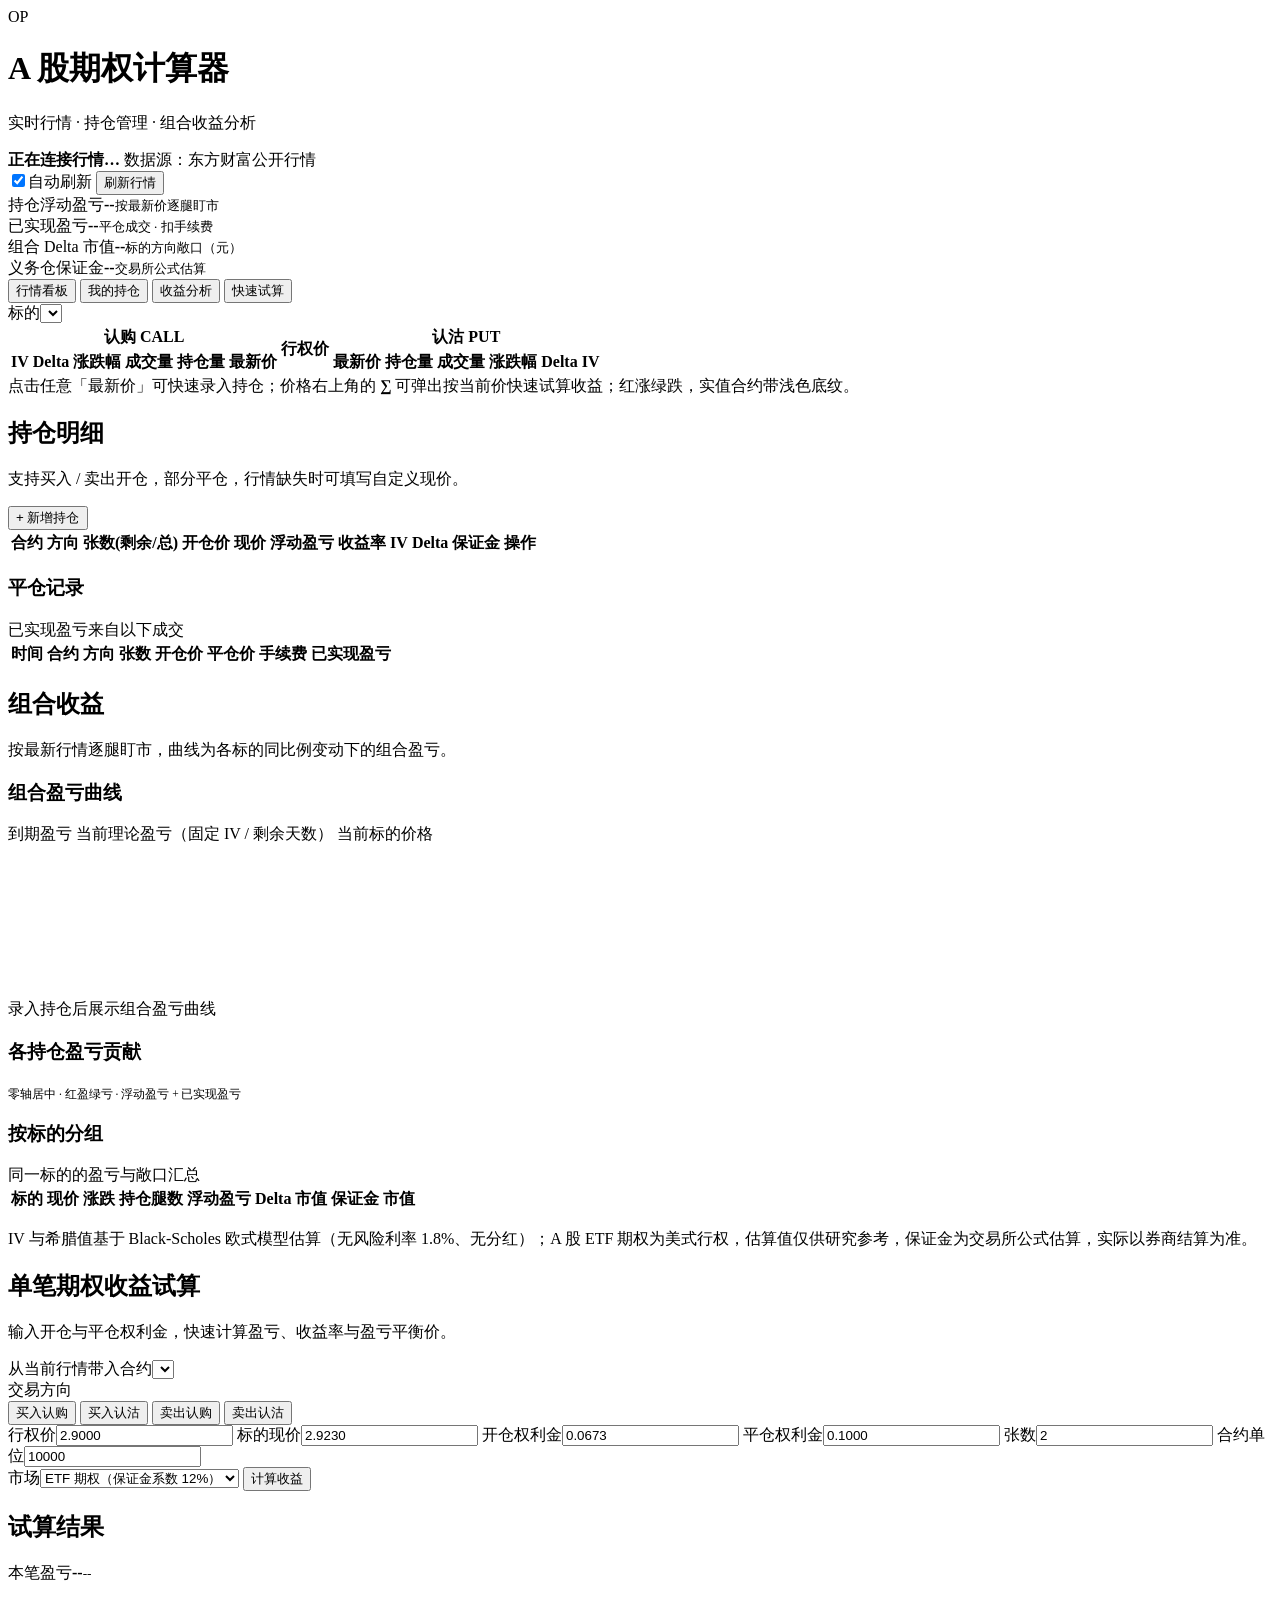
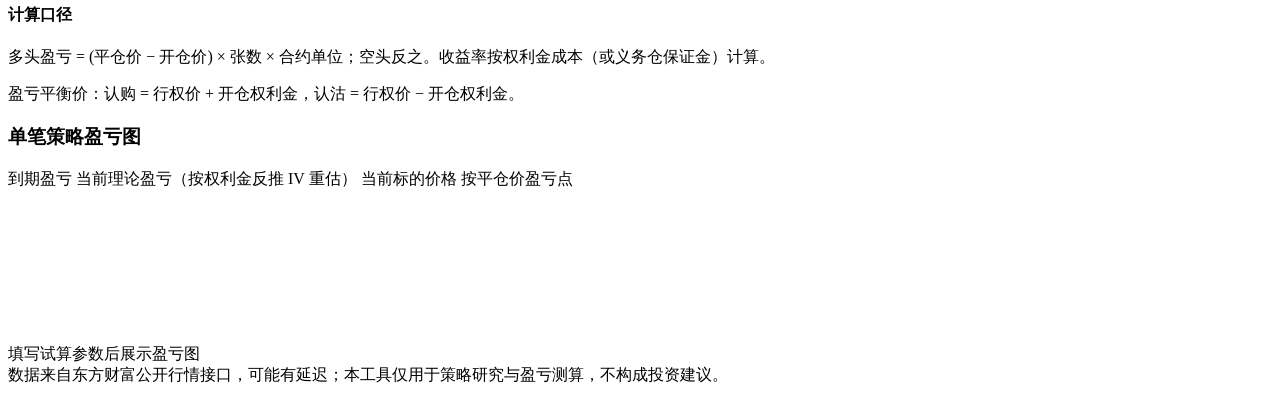
==== web/index.html @ 0df27623 "feat: 新增 A 股期权计算器（行情拉取、BS 定价与希腊值、持仓盈亏与保证金估算、本地 Web 服务）" ====
<!DOCTYPE html>
<html lang="zh-CN">
<head>
<meta charset="UTF-8">
<meta name="viewport" content="width=device-width, initial-scale=1.0">
<title>A 股期权计算器 · 实时行情 / 持仓 / 收益</title>
<link rel="stylesheet" href="/style.css">
</head>
<body>
<div class="app">
  <header class="topbar">
    <div class="brand">
      <div class="brand-mark">OP</div>
      <div>
        <h1>A 股期权计算器</h1>
        <p>实时行情 · 持仓管理 · 组合收益分析</p>
      </div>
    </div>
    <div class="market-status">
      <span class="dot" id="statusDot"></span>
      <div class="status-text">
        <strong id="statusLabel">正在连接行情…</strong>
        <span id="statusDetail">数据源：东方财富公开行情</span>
      </div>
    </div>
    <div class="top-actions">
      <label class="switch"><input type="checkbox" id="autoRefresh" checked><span>自动刷新</span></label>
      <button class="btn btn-ghost" id="refreshBtn" type="button">刷新行情</button>
    </div>
  </header>

  <section class="summary-strip" id="summaryStrip">
    <div class="stat-card"><span>持仓浮动盈亏</span><strong id="sUnrealized">--</strong><small>按最新价逐腿盯市</small></div>
    <div class="stat-card"><span>已实现盈亏</span><strong id="sRealized">--</strong><small>平仓成交 · 扣手续费</small></div>
    <div class="stat-card"><span>组合 Delta 市值</span><strong id="sDelta">--</strong><small>标的方向敞口（元）</small></div>
    <div class="stat-card"><span>义务仓保证金</span><strong id="sMargin">--</strong><small>交易所公式估算</small></div>
  </section>

  <nav class="tabs" id="tabs">
    <button class="tab active" data-tab="market" type="button">行情看板</button>
    <button class="tab" data-tab="positions" type="button">我的持仓</button>
    <button class="tab" data-tab="analysis" type="button">收益分析</button>
    <button class="tab" data-tab="calc" type="button">快速试算</button>
  </nav>

  <main>
    <!-- 行情看板 -->
    <section class="panel active" id="tab-market">
      <div class="panel-head">
        <div class="filters">
          <label class="field"><span>标的</span><select id="underlyingSelect"></select></label>
          <div class="expiry-group" id="expiryGroup"></div>
        </div>
        <div class="quote-stats" id="quoteStats"></div>
      </div>
      <div class="notice" id="marketNotice" hidden></div>
      <div class="table-scroll">
        <table class="quote-table" id="quoteTable">
          <thead>
            <tr class="group-head">
              <th colspan="6" class="call-side">认购 CALL</th>
              <th rowspan="2" class="strike-col">行权价</th>
              <th colspan="6" class="put-side">认沽 PUT</th>
            </tr>
            <tr class="col-head">
              <th>IV</th><th>Delta</th><th>涨跌幅</th><th>成交量</th><th>持仓量</th><th>最新价</th>
              <th>最新价</th><th>持仓量</th><th>成交量</th><th>涨跌幅</th><th>Delta</th><th>IV</th>
            </tr>
          </thead>
          <tbody id="quoteBody"></tbody>
        </table>
      </div>
      <div class="table-foot">
        <span>点击任意「最新价」可快速录入持仓；价格右上角的 <b>∑</b> 可弹出按当前价快速试算收益；红涨绿跌，实值合约带浅色底纹。</span>
        <span id="quoteUpdated"></span>
      </div>
    </section>

    <!-- 持仓管理 -->
    <section class="panel" id="tab-positions">
      <div class="panel-head">
        <div>
          <h2>持仓明细</h2>
          <p class="sub">支持买入 / 卖出开仓，部分平仓，行情缺失时可填写自定义现价。</p>
        </div>
        <button class="btn btn-primary" id="addPosBtn" type="button">+ 新增持仓</button>
      </div>
      <div class="table-scroll">
        <table class="data-table" id="positionTable">
          <thead><tr>
            <th>合约</th><th>方向</th><th>张数(剩余/总)</th><th>开仓价</th><th>现价</th>
            <th>浮动盈亏</th><th>收益率</th><th>IV</th><th>Delta</th><th>保证金</th><th>操作</th>
          </tr></thead>
          <tbody id="positionBody"></tbody>
        </table>
      </div>
      <div class="empty" id="positionEmpty" hidden>还没有持仓，点击右上角「新增持仓」开始记录。</div>
      <div class="section-title"><h3>平仓记录</h3><span>已实现盈亏来自以下成交</span></div>
      <div class="table-scroll compact">
        <table class="data-table">
          <thead><tr><th>时间</th><th>合约</th><th>方向</th><th>张数</th><th>开仓价</th><th>平仓价</th><th>手续费</th><th>已实现盈亏</th><th></th></tr></thead>
          <tbody id="closeBody"></tbody>
        </table>
      </div>
    </section>

    <!-- 收益分析 -->
    <section class="panel" id="tab-analysis">
      <div class="panel-head"><div><h2>组合收益</h2><p class="sub">按最新行情逐腿盯市，曲线为各标的同比例变动下的组合盈亏。</p></div></div>
      <div class="metric-grid" id="metricGrid"></div>
      <div class="chart-card">
        <div class="chart-head">
          <h3>组合盈亏曲线</h3>
          <div class="legend">
            <span><i class="line gold"></i>到期盈亏</span>
            <span><i class="line blue"></i>当前理论盈亏（固定 IV / 剩余天数）</span>
            <span><i class="line dash"></i>当前标的价格</span>
          </div>
        </div>
        <div class="chart-wrap" id="chartWrap">
          <canvas id="pnlChart"></canvas>
          <div class="chart-tip" id="chartTip" hidden></div>
          <div class="chart-empty" id="chartEmpty">录入持仓后展示组合盈亏曲线</div>
        </div>
        <div class="breakeven-row" id="breakevenRow"></div>
      </div>
      <div class="chart-card">
        <div class="chart-head">
          <h3>各持仓盈亏贡献</h3>
          <span class="muted" style="font-size:11.5px">零轴居中 · 红盈绿亏 · 浮动盈亏 + 已实现盈亏</span>
        </div>
        <div class="bar-chart" id="contribBars"></div>
      </div>
      <div class="section-title"><h3>按标的分组</h3><span>同一标的的盈亏与敞口汇总</span></div>
      <div class="table-scroll">
        <table class="data-table">
          <thead><tr><th>标的</th><th>现价</th><th>涨跌</th><th>持仓腿数</th><th>浮动盈亏</th><th>Delta 市值</th><th>保证金</th><th>市值</th></tr></thead>
          <tbody id="groupBody"></tbody>
        </table>
      </div>
      <p class="disclaimer-inline">IV 与希腊值基于 Black-Scholes 欧式模型估算（无风险利率 1.8%、无分红）；A 股 ETF 期权为美式行权，估算值仅供研究参考，保证金为交易所公式估算，实际以券商结算为准。</p>
    </section>

    <!-- 快速试算 -->
    <section class="panel" id="tab-calc">
      <div class="calc-layout">
        <div class="calc-form card">
          <h2>单笔期权收益试算</h2>
          <p class="sub">输入开仓与平仓权利金，快速计算盈亏、收益率与盈亏平衡价。</p>
          <label class="field"><span>从当前行情带入合约</span><select id="calcContract"></select></label>
          <div class="field"><span>交易方向</span>
            <div class="segment" id="calcDirection">
              <button class="active" data-dir="long" data-type="call" type="button">买入认购</button>
              <button data-dir="long" data-type="put" type="button">买入认沽</button>
              <button data-dir="short" data-type="call" type="button">卖出认购</button>
              <button data-dir="short" data-type="put" type="button">卖出认沽</button>
            </div>
          </div>
          <div class="form-grid">
            <label class="field"><span>行权价</span><input id="cStrike" type="number" step="0.0001" value="2.9000"></label>
            <label class="field"><span>标的现价</span><input id="cSpot" type="number" step="0.0001" value="2.9230"></label>
            <label class="field"><span>开仓权利金</span><input id="cOpen" type="number" step="0.0001" value="0.0673"></label>
            <label class="field"><span>平仓权利金</span><input id="cClose" type="number" step="0.0001" value="0.1000"></label>
            <label class="field"><span>张数</span><input id="cQty" type="number" step="1" value="2"></label>
            <label class="field"><span>合约单位</span><input id="cMult" type="number" step="1" value="10000"></label>
          </div>
          <label class="field"><span>市场</span><select id="cMarket"><option value="10">ETF 期权（保证金系数 12%）</option><option value="11">股指期权（保证金系数 15%）</option></select></label>
          <button class="btn btn-primary wide" id="calcBtn" type="button">计算收益</button>
        </div>
        <div class="calc-result card">
          <h2>试算结果</h2>
          <div class="result-hero"><span>本笔盈亏</span><strong id="rPnl">--</strong><small id="rRoi">--</small></div>
          <div class="result-list" id="resultList"></div>
          <div class="formula-note">
            <h4>计算口径</h4>
            <p>多头盈亏 = (平仓价 − 开仓价) × 张数 × 合约单位；空头反之。收益率按权利金成本（或义务仓保证金）计算。</p>
            <p>盈亏平衡价：认购 = 行权价 + 开仓权利金，认沽 = 行权价 − 开仓权利金。</p>
          </div>
        </div>
      </div>
      <div class="chart-card">
        <div class="chart-head">
          <h3>单笔策略盈亏图</h3>
          <div class="legend">
            <span><i class="line gold"></i>到期盈亏</span>
            <span><i class="line blue"></i>当前理论盈亏（按权利金反推 IV 重估）</span>
            <span><i class="line dash"></i>当前标的价格</span>
            <span><i class="dot-mark"></i>按平仓价盈亏点</span>
          </div>
        </div>
        <div class="chart-wrap" id="calcChartWrap">
          <canvas id="calcChart"></canvas>
          <div class="chart-tip" id="calcTip" hidden></div>
          <div class="chart-empty" id="calcChartEmpty">填写试算参数后展示盈亏图</div>
        </div>
        <div class="breakeven-row" id="calcKeyPoints"></div>
      </div>
    </section>
  </main>

  <footer class="footer">数据来自东方财富公开行情接口，可能有延迟；本工具仅用于策略研究与盈亏测算，不构成投资建议。</footer>
</div>

<div class="modal-backdrop" id="modal" hidden><div class="modal" id="modalBox"></div></div>
<div class="toast" id="toast" hidden></div>
<script src="/app.js"></script>
</body>
</html>
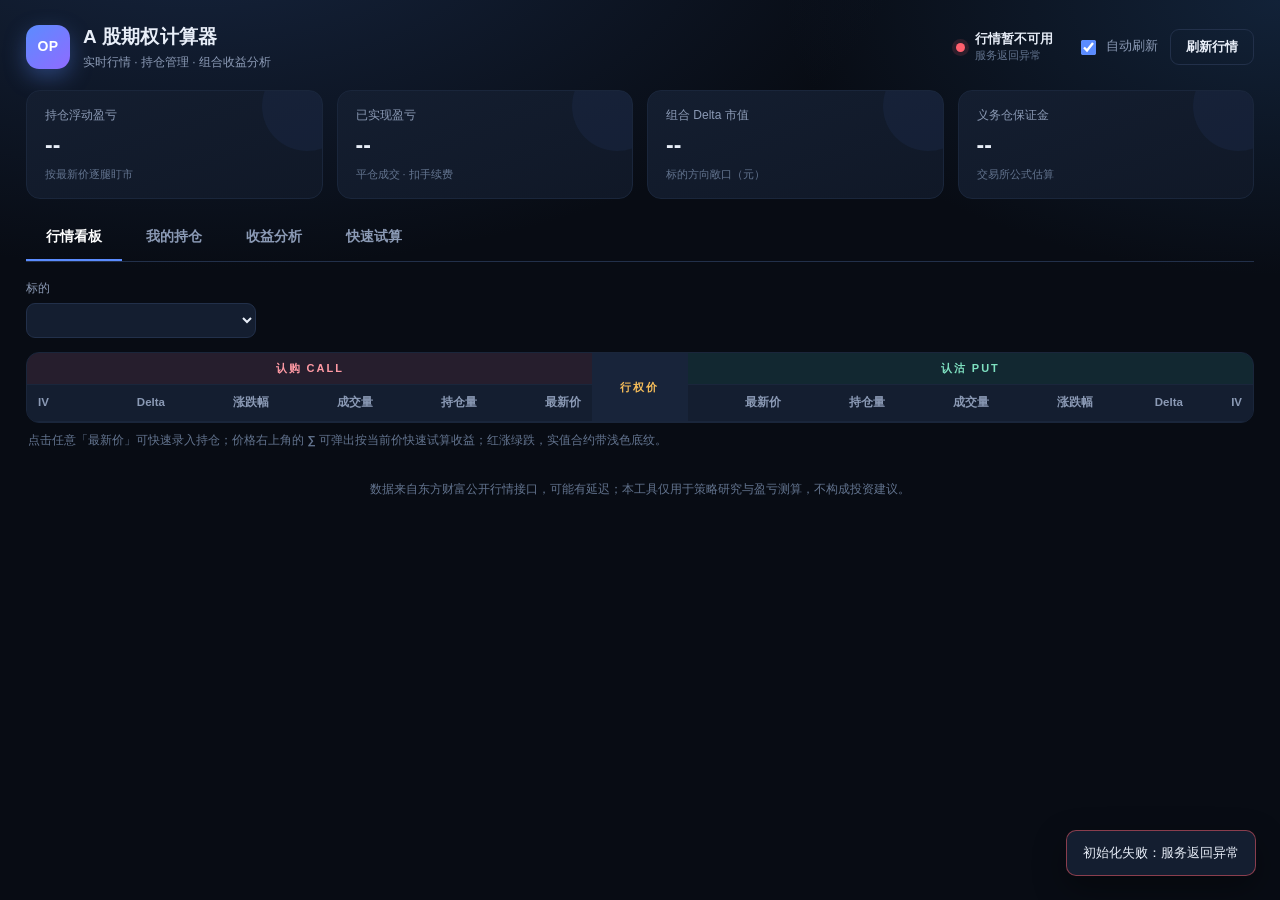
==== commit 0edb9e9c: "feat: 支持 GitHub Pages 部署与可配置 API 地址（新增 Pages 工作流、README 与相对路径静态资源）" ====
--- a/web/index.html
+++ b/web/index.html
@@ -4,7 +4,7 @@
 <meta charset="UTF-8">
 <meta name="viewport" content="width=device-width, initial-scale=1.0">
 <title>A 股期权计算器 · 实时行情 / 持仓 / 收益</title>
-<link rel="stylesheet" href="/style.css">
+<link rel="stylesheet" href="style.css">
 </head>
 <body>
 <div class="app">
@@ -203,6 +203,7 @@
 
 <div class="modal-backdrop" id="modal" hidden><div class="modal" id="modalBox"></div></div>
 <div class="toast" id="toast" hidden></div>
-<script src="/app.js"></script>
+<script>window.__API_BASE__ = window.__API_BASE__ || '';</script>
+<script src="app.js"></script>
 </body>
 </html>
--- a/web/style.css
+++ b/web/style.css
@@ -0,0 +1,281 @@
+:root {
+  --bg: #080c14;
+  --panel: #101827;
+  --panel-2: #141e30;
+  --panel-3: #18243a;
+  --border: #22304a;
+  --border-soft: #1a263b;
+  --text: #e8eef8;
+  --muted: #8b9ab5;
+  --dim: #63748f;
+  --up: #ff5f6d;
+  --down: #20c997;
+  --accent: #5b8cff;
+  --gold: #f5bd5a;
+  --call: rgba(255, 95, 109, .09);
+  --put: rgba(32, 201, 151, .09);
+  --shadow: 0 12px 32px rgba(0, 0, 0, .35);
+}
+
+* { box-sizing: border-box; }
+html, body { margin: 0; padding: 0; }
+body {
+  background: radial-gradient(1200px 600px at 15% -10%, #16253f 0%, transparent 60%),
+              radial-gradient(900px 500px at 100% 0%, #122238 0%, transparent 55%),
+              var(--bg);
+  color: var(--text);
+  font: 14px/1.55 -apple-system, BlinkMacSystemFont, "Segoe UI", "Microsoft YaHei", "PingFang SC", sans-serif;
+  min-height: 100vh;
+}
+h1, h2, h3, h4, p { margin: 0; }
+button, input, select { font-family: inherit; }
+button { cursor: pointer; }
+.num, table td, table th, .stat-card strong, .metric strong, .result-hero strong {
+  font-variant-numeric: tabular-nums;
+  font-feature-settings: "tnum";
+}
+.app { max-width: 1560px; margin: 0 auto; padding: 22px 26px 10px; }
+
+/* 顶部 */
+.topbar { display: flex; align-items: center; gap: 24px; flex-wrap: wrap; padding-bottom: 18px; }
+.brand { display: flex; align-items: center; gap: 13px; min-width: 270px; }
+.brand-mark {
+  width: 44px; height: 44px; border-radius: 13px; display: grid; place-items: center;
+  background: linear-gradient(140deg, #5b8cff, #8f6bff); color: #fff;
+  font-weight: 800; letter-spacing: .5px; box-shadow: 0 8px 22px rgba(91, 140, 255, .35);
+}
+.brand h1 { font-size: 19px; letter-spacing: .3px; }
+.brand p { color: var(--muted); font-size: 12px; margin-top: 2px; }
+.market-status { display: flex; align-items: center; gap: 10px; margin-left: auto; }
+.dot { width: 9px; height: 9px; border-radius: 50%; background: var(--down); box-shadow: 0 0 0 4px rgba(32,201,151,.14); }
+.dot.warn { background: var(--gold); box-shadow: 0 0 0 4px rgba(245,189,90,.14); }
+.dot.err { background: var(--up); box-shadow: 0 0 0 4px rgba(255,95,109,.14); }
+.status-text { display: flex; flex-direction: column; line-height: 1.4; }
+.status-text strong { font-size: 12.5px; font-weight: 600; }
+.status-text span { font-size: 11px; color: var(--dim); }
+.top-actions { display: flex; align-items: center; gap: 12px; }
+.switch { display: inline-flex; align-items: center; gap: 7px; color: var(--muted); font-size: 12.5px; white-space: nowrap; cursor: pointer; }
+.switch input { accent-color: var(--accent); width: 15px; height: 15px; }
+
+.btn {
+  border: 1px solid var(--border); background: var(--panel-2); color: var(--text);
+  padding: 8px 15px; border-radius: 9px; font-size: 13px; font-weight: 600;
+  transition: .18s ease; white-space: nowrap;
+}
+.btn:hover { border-color: var(--accent); background: var(--panel-3); }
+.btn-primary { background: linear-gradient(135deg, #4c82ff, #6a65f5); border-color: transparent; color: #fff; box-shadow: 0 6px 18px rgba(76,130,255,.28); }
+.btn-primary:hover { filter: brightness(1.1); }
+.btn-ghost { background: transparent; }
+.btn.wide { width: 100%; margin-top: 6px; padding: 11px; }
+.btn-sm { padding: 4px 9px; font-size: 12px; border-radius: 7px; }
+.btn-danger { color: var(--up); }
+.btn:disabled { opacity: .55; cursor: not-allowed; }
+
+/* 汇总条 */
+.summary-strip { display: grid; grid-template-columns: repeat(4, 1fr); gap: 14px; margin-bottom: 18px; }
+.stat-card {
+  background: linear-gradient(160deg, var(--panel-2), var(--panel));
+  border: 1px solid var(--border-soft); border-radius: 14px; padding: 15px 18px;
+  display: flex; flex-direction: column; gap: 3px; position: relative; overflow: hidden;
+}
+.stat-card::after { content: ""; position: absolute; right: -30px; top: -30px; width: 90px; height: 90px; border-radius: 50%; background: rgba(91,140,255,.06); }
+.stat-card span { color: var(--muted); font-size: 12px; }
+.stat-card strong { font-size: 23px; font-weight: 700; letter-spacing: .2px; }
+.stat-card small { color: var(--dim); font-size: 11px; }
+.up { color: var(--up) !important; }
+.down { color: var(--down) !important; }
+.flat { color: var(--text) !important; }
+
+/* Tabs */
+.tabs { display: flex; gap: 4px; border-bottom: 1px solid var(--border); margin-bottom: 18px; }
+.tab {
+  border: 0; background: transparent; color: var(--muted); padding: 11px 20px 13px;
+  font-size: 14px; font-weight: 600; border-bottom: 2px solid transparent; transition: .18s;
+}
+.tab:hover { color: var(--text); }
+.tab.active { color: #fff; border-bottom-color: var(--accent); }
+.panel { display: none; animation: fade .22s ease; }
+.panel.active { display: block; }
+@keyframes fade { from { opacity: .4; transform: translateY(4px); } to { opacity: 1; transform: none; } }
+
+.panel-head { display: flex; justify-content: space-between; align-items: flex-end; gap: 16px; margin-bottom: 14px; flex-wrap: wrap; }
+.panel-head h2 { font-size: 17px; }
+.sub { color: var(--muted); font-size: 12px; margin-top: 3px; }
+.filters { display: flex; align-items: flex-end; gap: 14px; flex-wrap: wrap; }
+.field { display: flex; flex-direction: column; gap: 5px; min-width: 130px; }
+.field > span { color: var(--muted); font-size: 11.5px; }
+select, input[type="number"], input[type="text"], input[type="date"], textarea {
+  background: var(--panel-2); border: 1px solid var(--border); color: var(--text);
+  border-radius: 9px; padding: 8px 10px; font-size: 13px; outline: none; width: 100%;
+}
+select:focus, input:focus, textarea:focus { border-color: var(--accent); box-shadow: 0 0 0 3px rgba(91,140,255,.12); }
+#underlyingSelect { min-width: 230px; }
+.expiry-group { display: flex; gap: 6px; flex-wrap: wrap; }
+.chip {
+  border: 1px solid var(--border); background: var(--panel-2); color: var(--muted);
+  padding: 7px 13px; border-radius: 8px; font-size: 12.5px; white-space: nowrap;
+}
+.chip:hover { color: var(--text); border-color: var(--accent); }
+.chip.active { background: rgba(91,140,255,.18); border-color: var(--accent); color: #dbe7ff; }
+.chip em { font-style: normal; color: var(--dim); margin-left: 5px; font-size: 11px; }
+.quote-stats { display: flex; gap: 20px; flex-wrap: wrap; }
+.qstat { display: flex; flex-direction: column; }
+.qstat span { color: var(--dim); font-size: 11px; }
+.qstat strong { font-size: 16px; }
+.notice { background: rgba(245,189,90,.1); border: 1px solid rgba(245,189,90,.25); color: #f4d79c; padding: 9px 13px; border-radius: 9px; font-size: 12.5px; margin-bottom: 12px; }
+
+/* 表格 */
+.table-scroll { overflow: auto; border: 1px solid var(--border-soft); border-radius: 13px; background: var(--panel); max-height: 66vh; }
+.table-scroll.compact { max-height: 260px; }
+table { border-collapse: separate; border-spacing: 0; width: 100%; font-size: 12.5px; }
+th, td { padding: 9px 11px; text-align: right; white-space: nowrap; border-bottom: 1px solid var(--border-soft); }
+thead th { position: sticky; top: 0; z-index: 3; background: var(--panel-2); color: var(--muted); font-weight: 600; font-size: 11.5px; }
+thead tr.group-head th { top: 0; z-index: 4; }
+thead tr.col-head th { top: 33px; z-index: 3; }
+tbody tr:last-child td { border-bottom: 0; }
+tbody tr:hover td { background: rgba(91,140,255,.055); }
+td:first-child, th:first-child { text-align: left; }
+.quote-table { min-width: 1150px; }
+.quote-table .group-head th { text-align: center; letter-spacing: 2px; font-size: 11px; padding: 7px; }
+.quote-table .call-side { color: #ff9aa4; background: rgba(255,95,109,.09); }
+.quote-table .put-side { color: #7ee0c0; background: rgba(32,201,151,.09); }
+.quote-table .strike-col { background: var(--panel-3); text-align: center; color: var(--gold); font-size: 13px; font-weight: 700; letter-spacing: 1px; }
+.quote-table td { padding: 8px 10px; }
+.quote-table td.strike-cell { background: var(--panel-3); text-align: center; font-weight: 700; color: var(--text); font-size: 13.5px; }
+.quote-table td.strike-cell.atm { color: var(--gold); }
+.quote-table td.strike-cell small { display: block; font-size: 10px; color: var(--dim); font-weight: 400; }
+.quote-table td.itm-call { background: var(--call); }
+.quote-table td.itm-put { background: var(--put); }
+.price-cell { font-size: 13.5px; font-weight: 700; cursor: pointer; }
+.price-cell:hover { text-decoration: underline; text-decoration-color: var(--accent); text-underline-offset: 3px; }
+.muted { color: var(--muted); }
+.dim { color: var(--dim); }
+.tag { display: inline-block; padding: 2px 7px; border-radius: 6px; font-size: 11px; font-weight: 600; }
+.tag.long { background: rgba(255,95,109,.14); color: #ff9aa4; }
+.tag.short { background: rgba(32,201,151,.14); color: #7ee0c0; }
+.tag.call { background: rgba(91,140,255,.15); color: #a9c4ff; }
+.tag.put { background: rgba(245,189,90,.14); color: #f4d79c; }
+.tag.warn { background: rgba(245,189,90,.14); color: #f4d79c; }
+.name-cell { font-weight: 600; color: var(--text); }
+.name-cell small { display: block; color: var(--dim); font-size: 11px; font-weight: 400; }
+.actions { display: flex; gap: 5px; justify-content: flex-end; }
+.table-foot { display: flex; justify-content: space-between; gap: 12px; color: var(--dim); font-size: 11.5px; padding: 9px 2px; flex-wrap: wrap; }
+.empty { text-align: center; color: var(--muted); padding: 34px; border: 1px dashed var(--border); border-radius: 12px; margin-top: 12px; }
+.section-title { display: flex; align-items: baseline; gap: 12px; margin: 24px 0 10px; }
+.section-title h3 { font-size: 14.5px; }
+.section-title span { color: var(--dim); font-size: 11.5px; }
+
+/* 分析 */
+.metric-grid { display: grid; grid-template-columns: repeat(4, 1fr); gap: 12px; }
+.metric { background: var(--panel); border: 1px solid var(--border-soft); border-radius: 12px; padding: 13px 15px; }
+.metric span { color: var(--muted); font-size: 11.5px; display: block; }
+.metric strong { font-size: 18px; display: block; margin-top: 3px; }
+.metric small { color: var(--dim); font-size: 10.5px; }
+.chart-card { background: var(--panel); border: 1px solid var(--border-soft); border-radius: 14px; padding: 16px 18px; margin-top: 16px; }
+.chart-head { display: flex; justify-content: space-between; align-items: center; gap: 12px; flex-wrap: wrap; }
+.chart-head h3 { font-size: 14.5px; }
+.legend { display: flex; gap: 16px; flex-wrap: wrap; color: var(--muted); font-size: 11.5px; }
+.legend span { display: inline-flex; align-items: center; gap: 6px; }
+.legend i.line { width: 16px; height: 3px; border-radius: 2px; display: inline-block; }
+.legend i.gold { background: var(--gold); }
+.legend i.blue { background: var(--accent); }
+.legend i.dash { background: repeating-linear-gradient(90deg, var(--muted) 0 4px, transparent 4px 7px); }
+.legend i.dot-mark { width: 8px; height: 8px; border-radius: 50%; background: #e8eef8; }
+.chart-wrap { position: relative; height: 320px; margin-top: 12px; }
+#pnlChart, #calcChart { width: 100%; height: 100%; display: block; }
+.chart-tip { position: absolute; pointer-events: none; background: rgba(10,16,28,.96); border: 1px solid var(--border); border-radius: 9px; padding: 9px 11px; font-size: 11.5px; line-height: 1.7; white-space: nowrap; box-shadow: var(--shadow); z-index: 5; }
+.chart-empty { position: absolute; inset: 0; display: grid; place-items: center; color: var(--dim); font-size: 13px; }
+.chart-empty[hidden] { display: none; }
+.breakeven-row { display: flex; gap: 9px; flex-wrap: wrap; margin-top: 10px; }
+.breakeven-row span { background: rgba(245,189,90,.1); border: 1px solid rgba(245,189,90,.25); color: #f4d79c; padding: 5px 11px; border-radius: 8px; font-size: 12px; }
+.disclaimer-inline { color: var(--dim); font-size: 11.5px; margin-top: 14px; line-height: 1.7; }
+
+/* 盈亏贡献双向条形图 */
+.bar-chart { display: grid; gap: 9px; margin-top: 14px; max-height: 320px; overflow: auto; padding-right: 4px; }
+.bar-row, .bar-axis { display: grid; grid-template-columns: 190px 1fr 112px; align-items: center; gap: 12px; font-size: 12px; }
+.bar-axis { color: var(--dim); font-size: 10.5px; padding-bottom: 4px; }
+.bar-axis-mid { display: flex; justify-content: space-between; }
+.bar-label { min-width: 0; overflow: hidden; text-overflow: ellipsis; white-space: nowrap; font-weight: 600; }
+.bar-label small { display: block; color: var(--dim); font-size: 10.5px; font-weight: 400; }
+.bar-track { position: relative; height: 20px; background: rgba(255,255,255,.035); border-radius: 5px; }
+.bar-zero { position: absolute; left: 50%; top: 0; bottom: 0; width: 1px; background: rgba(232,238,248,.28); }
+.bar-fill { position: absolute; top: 3px; bottom: 3px; min-width: 2px; border-radius: 4px; }
+.bar-fill.up { left: 50%; background: linear-gradient(90deg, rgba(255,95,109,.5), var(--up)); }
+.bar-fill.down { right: 50%; background: linear-gradient(270deg, rgba(32,201,151,.5), var(--down)); }
+.bar-value { text-align: right; font-weight: 600; font-variant-numeric: tabular-nums; }
+.bar-empty { color: var(--dim); text-align: center; padding: 26px; font-size: 12.5px; }
+
+/* 行情表内快速收益试算入口 */
+.quote-table .price-cell { position: relative; }
+.qc-trigger { position: absolute; top: 3px; right: 4px; width: 18px; height: 18px; border-radius: 50%; border: 1px solid var(--border); background: rgba(255,255,255,.04); color: var(--muted); font-size: 13px; line-height: 1; display: grid; place-items: center; cursor: pointer; opacity: 0; transition: opacity .15s, color .15s, border-color .15s, background .15s; }
+.quote-table .price-cell:hover .qc-trigger { opacity: 1; }
+.qc-trigger:hover { color: #f5bd5a; border-color: #f5bd5a; background: rgba(245,189,90,.12); }
+.qc-result { margin-top: 14px; }
+.qc-hero { display: flex; align-items: baseline; gap: 10px; padding: 12px 14px; background: rgba(91,140,255,.08); border: 1px solid rgba(91,140,255,.18); border-radius: 10px; }
+.qc-hero span { color: var(--dim); font-size: 12.5px; }
+.qc-hero strong { font-size: 22px; font-weight: 700; }
+.qc-hero small { color: var(--dim); font-size: 12px; }
+.qc-grid { display: grid; grid-template-columns: repeat(3, 1fr); gap: 10px; margin-top: 12px; }
+.qc-grid > div { background: rgba(255,255,255,.03); border: 1px solid var(--border); border-radius: 9px; padding: 9px 11px; }
+.qc-grid span { display: block; color: var(--dim); font-size: 11px; margin-bottom: 4px; }
+.qc-grid strong { font-size: 13.5px; font-weight: 600; }
+
+/* 快速试算 */
+.calc-layout { display: grid; grid-template-columns: 1.05fr .95fr; gap: 16px; }
+.card { background: var(--panel); border: 1px solid var(--border-soft); border-radius: 14px; padding: 20px; }
+.card h2 { font-size: 17px; margin-bottom: 4px; }
+.card > .sub { margin-bottom: 18px; }
+.calc-form .field { margin-bottom: 14px; }
+.form-grid { display: grid; grid-template-columns: 1fr 1fr; gap: 12px; }
+.form-grid .field { margin-bottom: 0; }
+.segment { display: grid; grid-template-columns: repeat(4, 1fr); gap: 5px; }
+.segment button { border: 1px solid var(--border); background: var(--panel-2); color: var(--muted); padding: 8px 4px; border-radius: 8px; font-size: 12px; }
+.segment button.active { background: rgba(91,140,255,.2); border-color: var(--accent); color: #dbe7ff; }
+.result-hero { background: linear-gradient(150deg, rgba(91,140,255,.13), rgba(91,140,255,.02)); border: 1px solid var(--border-soft); border-radius: 12px; padding: 18px; margin: 18px 0; }
+.result-hero span { color: var(--muted); font-size: 12px; }
+.result-hero strong { display: block; font-size: 32px; margin: 4px 0; }
+.result-hero small { color: var(--muted); font-size: 12px; }
+.result-list { display: grid; gap: 1px; background: var(--border-soft); border: 1px solid var(--border-soft); border-radius: 10px; overflow: hidden; }
+.result-list div { background: var(--panel); display: flex; justify-content: space-between; gap: 12px; padding: 10px 13px; font-size: 12.5px; }
+.result-list div span { color: var(--muted); }
+.result-list div strong { font-weight: 600; text-align: right; }
+.formula-note { margin-top: 18px; color: var(--dim); font-size: 11.5px; line-height: 1.8; }
+.formula-note h4 { color: var(--muted); font-size: 12px; margin-bottom: 5px; }
+
+/* 弹窗 / 提示 */
+.modal-backdrop { position: fixed; inset: 0; background: rgba(3,7,14,.72); backdrop-filter: blur(4px); display: grid; place-items: center; z-index: 50; padding: 16px; }
+.modal-backdrop[hidden] { display: none; }
+.modal { width: min(560px, 100%); max-height: 88vh; overflow: auto; background: var(--panel); border: 1px solid var(--border); border-radius: 16px; box-shadow: var(--shadow); padding: 22px; }
+.modal h3 { font-size: 17px; margin-bottom: 4px; }
+.modal .sub { margin-bottom: 16px; }
+.modal .form-grid { gap: 12px; }
+.modal .field { margin-bottom: 12px; }
+.modal-actions { display: flex; justify-content: flex-end; gap: 9px; margin-top: 16px; }
+.picked { background: rgba(91,140,255,.1); border: 1px solid var(--border); border-radius: 9px; padding: 10px 12px; font-size: 12px; margin-bottom: 14px; }
+.picked strong { display: block; font-size: 13px; }
+.picked span { color: var(--muted); }
+.suggest { position: relative; }
+.suggest-list { position: absolute; top: 100%; left: 0; right: 0; z-index: 10; background: var(--panel-2); border: 1px solid var(--border); border-radius: 9px; max-height: 220px; overflow: auto; box-shadow: var(--shadow); }
+.suggest-list button { display: block; width: 100%; text-align: left; border: 0; background: transparent; color: var(--text); padding: 9px 11px; font-size: 12.5px; border-bottom: 1px solid var(--border-soft); }
+.suggest-list button:hover { background: rgba(91,140,255,.14); }
+.suggest-list button small { color: var(--dim); margin-left: 8px; }
+.toast { position: fixed; right: 24px; bottom: 24px; z-index: 80; background: var(--panel-2); border: 1px solid var(--border); border-radius: 10px; padding: 12px 16px; font-size: 13px; box-shadow: var(--shadow); max-width: 380px; }
+.toast[hidden] { display: none; }
+.toast.ok { border-color: rgba(32,201,151,.5); }
+.toast.err { border-color: rgba(255,95,109,.5); }
+.footer { color: var(--dim); font-size: 11.5px; text-align: center; padding: 22px 0 12px; }
+
+@media (max-width: 1100px) {
+  .summary-strip, .metric-grid { grid-template-columns: repeat(2, 1fr); }
+  .calc-layout { grid-template-columns: 1fr; }
+}
+@media (max-width: 700px) {
+  .app { padding: 14px; }
+  .market-status { order: 3; width: 100%; }
+  .summary-strip, .metric-grid { grid-template-columns: 1fr 1fr; gap: 8px; }
+  .stat-card strong { font-size: 18px; }
+  .form-grid { grid-template-columns: 1fr; }
+  .tabs { overflow-x: auto; }
+  .tab { padding: 10px 13px; }
+  .bar-row, .bar-axis { grid-template-columns: 110px 1fr 88px; gap: 7px; }
+}
